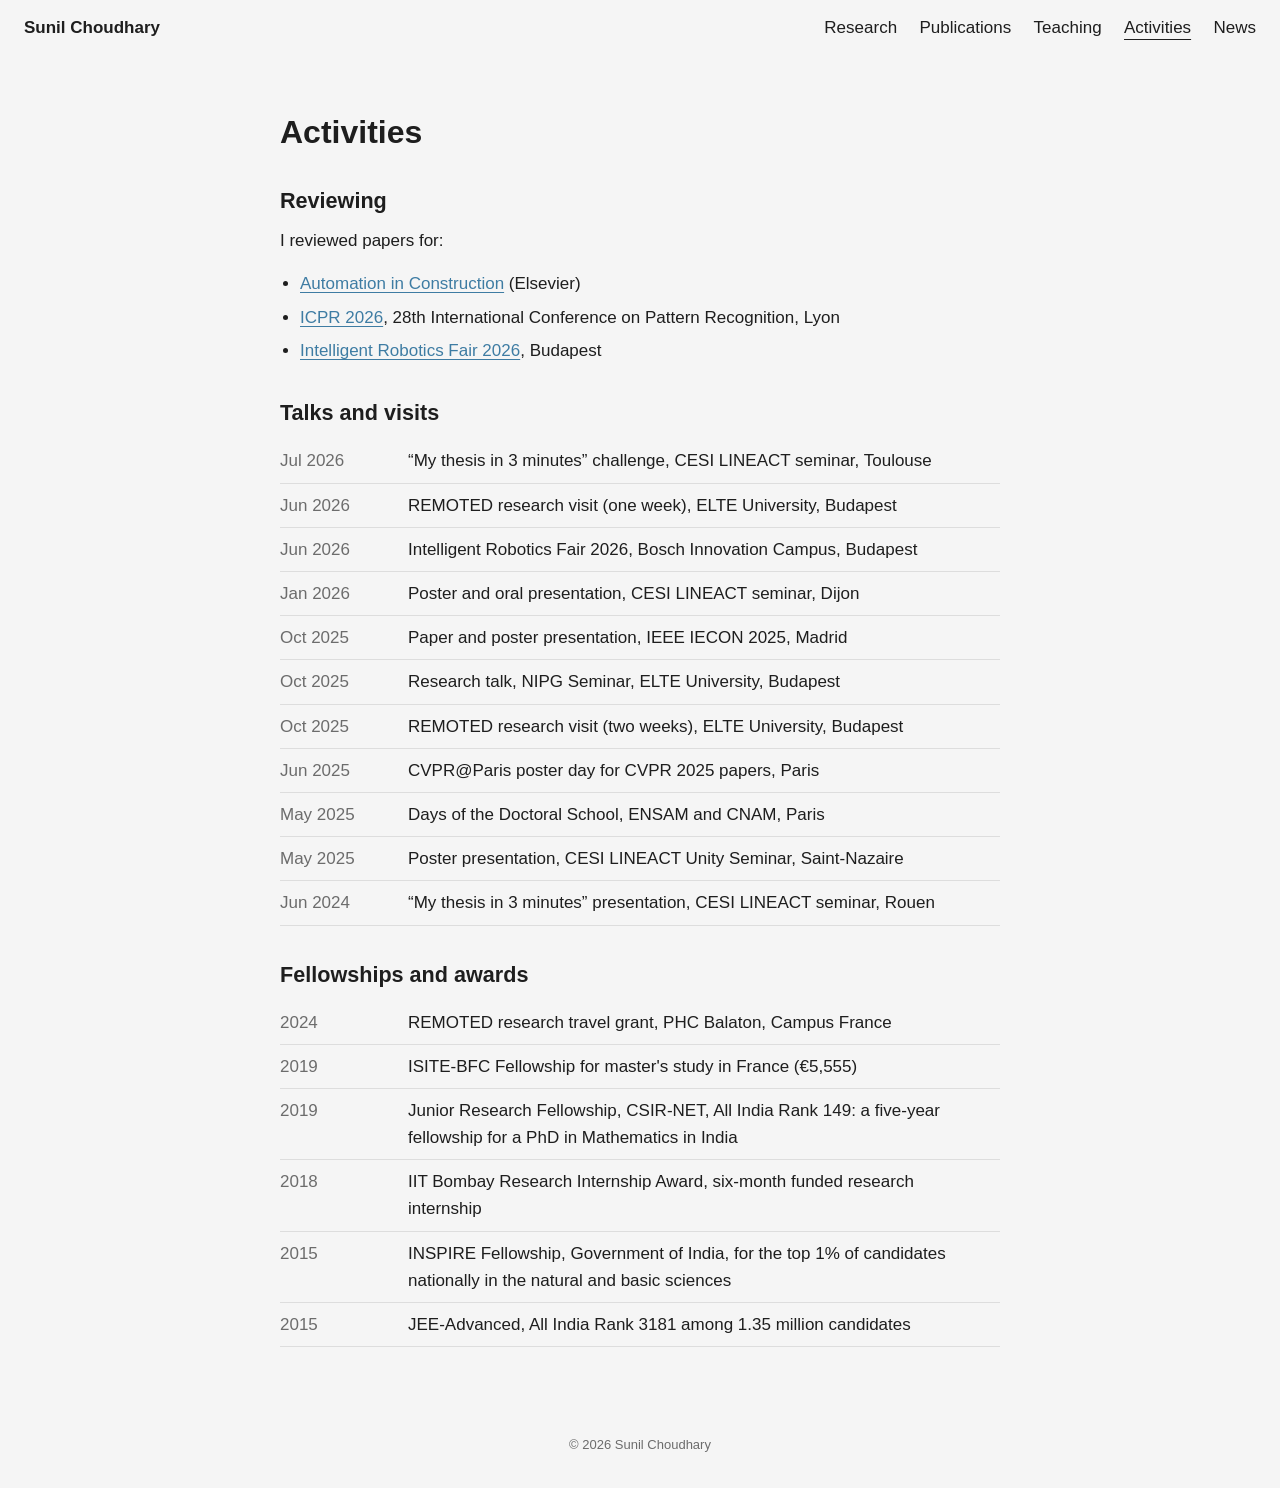
==== activities/index.html @ 53e04d7b "Simplify to a plain academic page: centred profile home and simple sub-pages Co-Authored-By: Claude " ====
<!doctype html>
<html lang="en">
<head>
<meta charset="utf-8">
<meta name="viewport" content="width=device-width, initial-scale=1, viewport-fit=cover">
<title>Activities · Sunil Choudhary</title>
<meta name="description" content="Reviewing, talks, visits and awards of Sunil Choudhary.">
<link rel="icon" href="data:image/svg+xml,%3Csvg xmlns='http://www.w3.org/2000/svg' viewBox='0 0 32 32'%3E%3Crect width='32' height='32' rx='7' fill='%233E7CA3'/%3E%3Ctext x='16' y='22' text-anchor='middle' font-family='Arial,sans-serif' font-weight='700' font-size='15' fill='%23FFFFFF'%3ESC%3C/text%3E%3C/svg%3E">
<link rel="stylesheet" href="../assets/css/style.css">
</head>
<body>

<header class="header">
  <nav class="nav" aria-label="Site">
    <a class="logo" href="../">Sunil Choudhary</a>
    <ul class="menu">
      <li><a href="../research/">Research</a></li>
      <li><a href="../publications/">Publications</a></li>
      <li><a href="../teaching/">Teaching</a></li>
      <li><a href="../activities/" aria-current="page">Activities</a></li>
      <li><a href="../news/">News</a></li>
    </ul>
  </nav>
</header>

<main class="main page">
  <h1>Activities</h1>

  <h2>Reviewing</h2>
  <p>I reviewed papers for:</p>
  <ul>
    <li><a href="https://www.sciencedirect.com/journal/automation-in-construction">Automation in Construction</a> (Elsevier)</li>
    <li><a href="https://iapr.org/icpr2026">ICPR 2026</a>, 28th International Conference on Pattern Recognition, Lyon</li>
    <li><a href="https://introbfair26.inf.elte.hu/">Intelligent Robotics Fair 2026</a>, Budapest</li>
  </ul>

  <h2>Talks and visits</h2>
  <table class="dated">
    <tr><td>Jul 2026</td><td>“My thesis in 3 minutes” challenge, CESI LINEACT seminar, Toulouse</td></tr>
    <tr><td>Jun 2026</td><td>REMOTED research visit (one week), ELTE University, Budapest</td></tr>
    <tr><td>Jun 2026</td><td>Intelligent Robotics Fair 2026, Bosch Innovation Campus, Budapest</td></tr>
    <tr><td>Jan 2026</td><td>Poster and oral presentation, CESI LINEACT seminar, Dijon</td></tr>
    <tr><td>Oct 2025</td><td>Paper and poster presentation, IEEE IECON 2025, Madrid</td></tr>
    <tr><td>Oct 2025</td><td>Research talk, NIPG Seminar, ELTE University, Budapest</td></tr>
    <tr><td>Oct 2025</td><td>REMOTED research visit (two weeks), ELTE University, Budapest</td></tr>
    <tr><td>Jun 2025</td><td>CVPR@Paris poster day for CVPR 2025 papers, Paris</td></tr>
    <tr><td>May 2025</td><td>Days of the Doctoral School, ENSAM and CNAM, Paris</td></tr>
    <tr><td>May 2025</td><td>Poster presentation, CESI LINEACT Unity Seminar, Saint-Nazaire</td></tr>
    <tr><td>Jun 2024</td><td>“My thesis in 3 minutes” presentation, CESI LINEACT seminar, Rouen</td></tr>
  </table>

  <h2>Fellowships and awards</h2>
  <table class="dated">
    <tr><td>2024</td><td>REMOTED research travel grant, PHC Balaton, Campus France</td></tr>
    <tr><td>2019</td><td>ISITE-BFC Fellowship for master's study in France (€5,555)</td></tr>
    <tr><td>2019</td><td>Junior Research Fellowship, CSIR-NET, All India Rank 149: a five-year fellowship for a PhD in Mathematics in India</td></tr>
    <tr><td>2018</td><td>IIT Bombay Research Internship Award, six-month funded research internship</td></tr>
    <tr><td>2015</td><td>INSPIRE Fellowship, Government of India, for the top 1% of candidates nationally in the natural and basic sciences</td></tr>
    <tr><td>2015</td><td>JEE-Advanced, All India Rank 3181 among 1.35 million candidates</td></tr>
  </table>
</main>

<footer class="footer">© 2026 Sunil Choudhary</footer>

</body>
</html>
---- assets/css/style.css ----
/* Plain academic page: a centred profile on the home page, and simple text
   pages with a small header for everything else. */
:root {
  --bg: #F5F5F5;
  --ink: #1E1E1E;
  --muted: #6C6C6C;
  --rule: #DDDDDD;
  --link: #3E7CA3;
  --button: #DFDFDF;
  --button-hover: #D2D2D2;
  --font: -apple-system, BlinkMacSystemFont, "Segoe UI", Roboto, Oxygen, Ubuntu, Cantarell, "Open Sans", "Helvetica Neue", sans-serif;
  color-scheme: light;
}
@media (prefers-color-scheme: dark) {
  :root:not([data-theme="light"]) {
    --bg: #1D1E20; --ink: #DADADB; --muted: #9B9C9D; --rule: #333333;
    --link: #7FB4D6; --button: #333438; --button-hover: #414247;
    color-scheme: dark;
  }
}
:root[data-theme="dark"] {
  --bg: #1D1E20; --ink: #DADADB; --muted: #9B9C9D; --rule: #333333;
  --link: #7FB4D6; --button: #333438; --button-hover: #414247;
  color-scheme: dark;
}

* { box-sizing: border-box; }
body {
  margin: 0; min-height: 100vh; display: flex; flex-direction: column;
  background: var(--bg); color: var(--ink);
  font-family: var(--font); font-size: 17px; line-height: 1.6;
}
a { color: var(--link); text-underline-offset: 0.15em; }
img { max-width: 100%; }
h1, h2, h3 { line-height: 1.25; }

.main {
  flex: 1; width: 100%; max-width: calc(720px + 2 * 24px); margin: 0 auto;
  padding: 2.5rem max(24px, env(safe-area-inset-right, 0px)) 3rem max(24px, env(safe-area-inset-left, 0px));
}

/* ------------------------------------------------------------ home */
.home { display: flex; }
.profile { flex: 1; display: flex; align-items: center; }
.profile-inner { display: flex; flex-direction: column; gap: 1rem; }
.profile img { width: 160px; height: 160px; border-radius: 50%; object-fit: cover; object-position: 50% 22%; }
.profile h1 { font-size: 2.5rem; margin: 0; }
.profile p { margin: 0; }
.profile .bio { display: flex; flex-direction: column; gap: 1.1rem; }
.profile .bio a { font-weight: 600; text-decoration: none; }
.profile .bio a:hover { text-decoration: underline; }

.social-icons { display: flex; flex-wrap: wrap; gap: 14px; padding-top: 0.25rem; }
.social-icons a { color: var(--ink); display: inline-flex; }
.social-icons a:hover { color: var(--link); }
.social-icons svg { width: 30px; height: 30px; }

.buttons { display: flex; flex-wrap: wrap; gap: 12px; padding-top: 0.5rem; }
.buttons a {
  padding: 8px 18px; border-radius: 8px; background: var(--button);
  color: var(--ink); text-decoration: none; font-size: 16px;
}
.buttons a:hover { background: var(--button-hover); }

/* ------------------------------------------------------------ inner pages */
.header { width: 100%; }
.nav {
  max-width: 1280px; margin: 0 auto; display: flex; flex-wrap: wrap; align-items: center; justify-content: space-between; gap: 0.25rem 1.5rem;
  padding: 0.9rem max(24px, env(safe-area-inset-right, 0px)) 0.9rem max(24px, env(safe-area-inset-left, 0px));
}
.logo { font-weight: 700; color: var(--ink); text-decoration: none; }
.menu { display: flex; flex-wrap: wrap; gap: 0.25rem 1.4rem; margin: 0; padding: 0; list-style: none; }
.menu a { color: var(--ink); text-decoration: none; }
.menu a:hover, .menu a[aria-current="page"] { text-decoration: underline; text-underline-offset: 0.35em; }

.page h1 { font-size: 2rem; margin: 1rem 0 1.5rem; }
.page h2 { font-size: 1.35rem; margin: 2.25rem 0 0.75rem; }
.page h3 { font-size: 1.05rem; margin: 1.25rem 0 0.25rem; }
.page p { margin: 0 0 1rem; }
.page ul { padding-left: 1.25rem; margin: 0 0 1rem; }
.page li { margin-bottom: 0.4rem; }
.muted { color: var(--muted); }

/* publications */
.pubs { list-style: none; padding: 0 !important; }
.pubs li { margin-bottom: 1.25rem; }
.pubs .title { font-weight: 600; }
.pubs .links a { margin-right: 0.6rem; }

/* dated tables: news, talks, awards */
.dated { width: 100%; border-collapse: collapse; margin-bottom: 1rem; }
.dated td { padding: 0.5rem 0.5rem; border-bottom: 1px solid var(--rule); vertical-align: top; }
.dated td:first-child { width: 7.5rem; white-space: nowrap; color: var(--muted); padding-left: 0; }
@media (max-width: 480px) {
  .dated td:first-child { width: 5.5rem; white-space: normal; }
}

.footer { text-align: center; font-size: 13px; color: var(--muted); padding: 1.5rem 16px 2rem; }
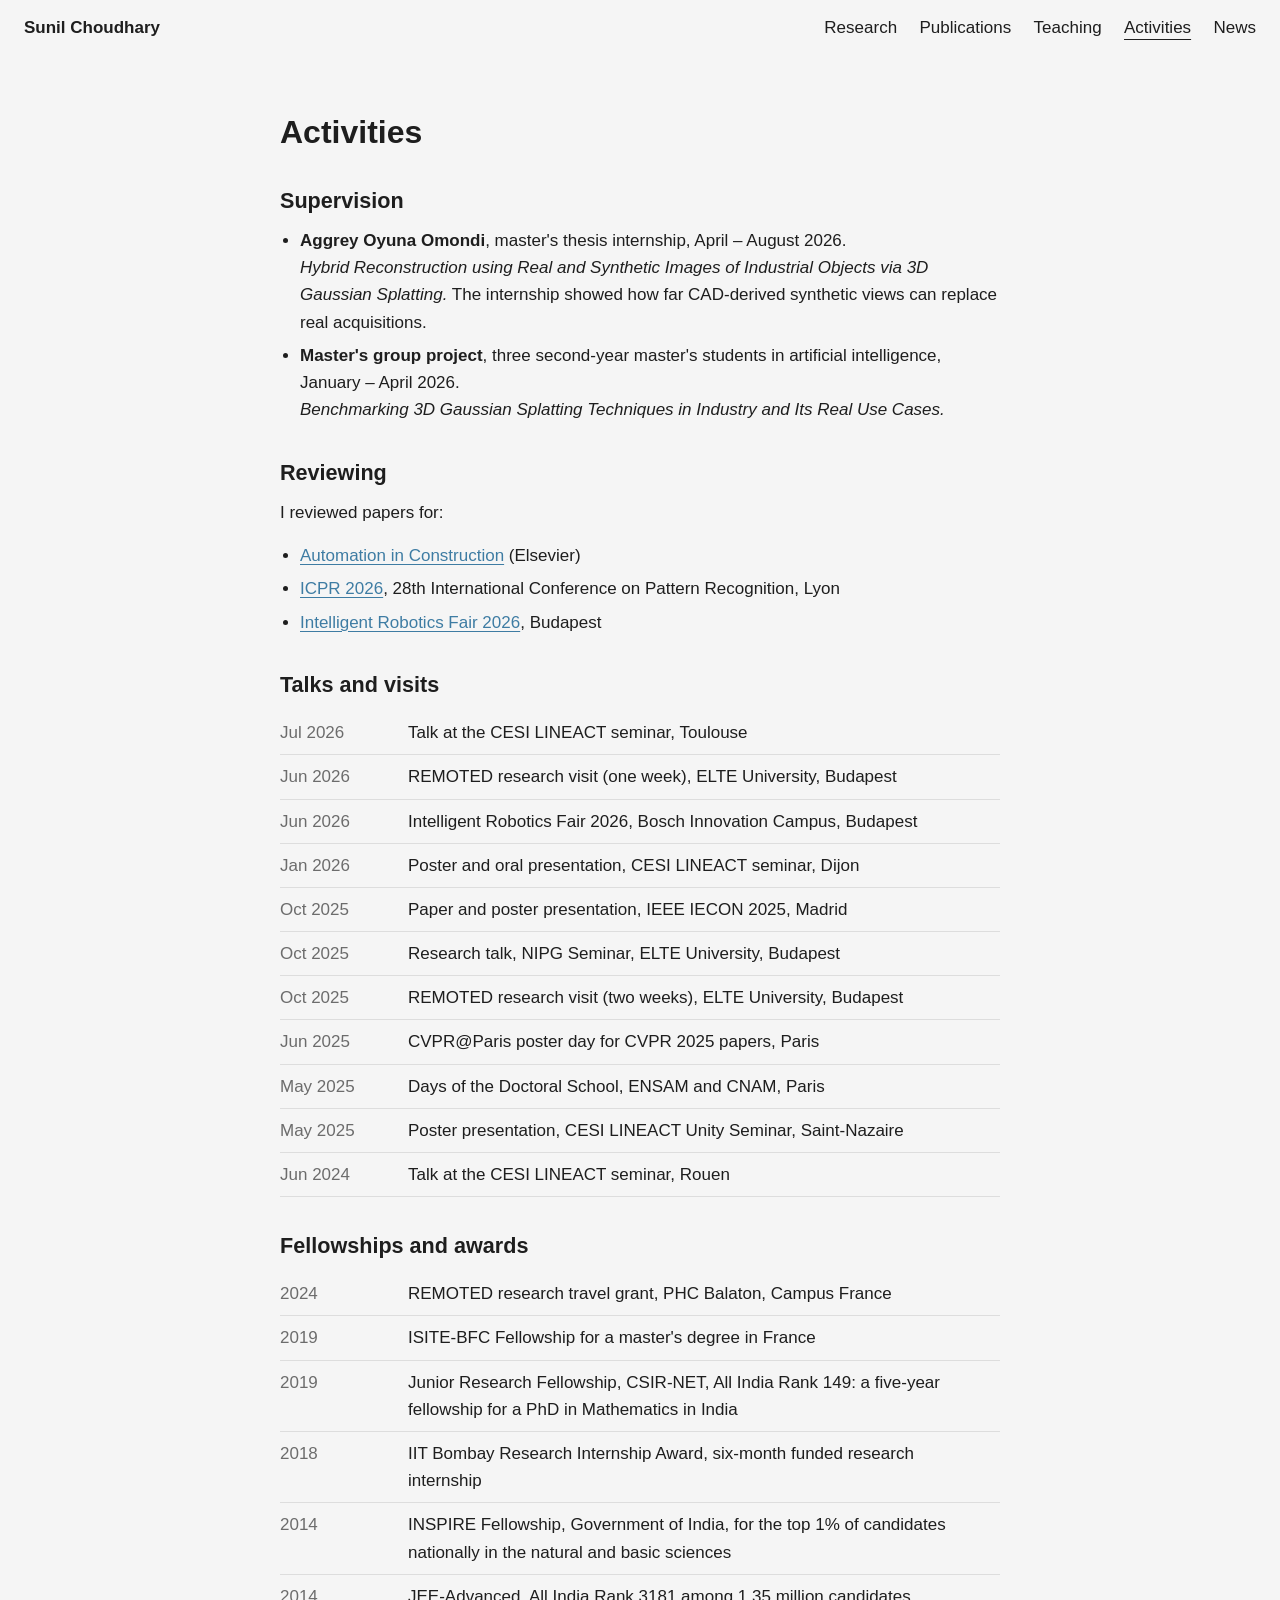
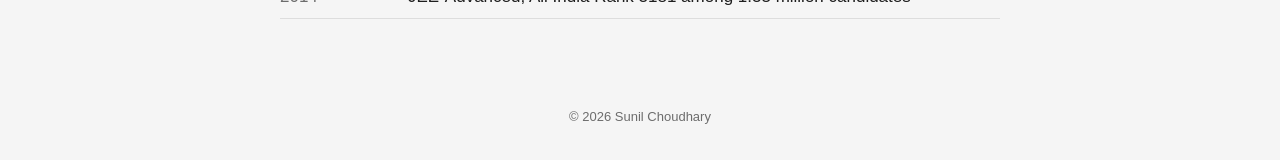
==== commit 3f01ee07: "Content update: research profile, teaching details, supervision under activities, HAL/Springer links" ====
--- a/activities/index.html
+++ b/activities/index.html
@@ -4,9 +4,9 @@
 <meta charset="utf-8">
 <meta name="viewport" content="width=device-width, initial-scale=1, viewport-fit=cover">
 <title>Activities · Sunil Choudhary</title>
-<meta name="description" content="Reviewing, talks, visits and awards of Sunil Choudhary.">
+<meta name="description" content="Supervision, reviewing, talks, visits and awards of Sunil Choudhary.">
 <link rel="icon" href="data:image/svg+xml,%3Csvg xmlns='http://www.w3.org/2000/svg' viewBox='0 0 32 32'%3E%3Crect width='32' height='32' rx='7' fill='%233E7CA3'/%3E%3Ctext x='16' y='22' text-anchor='middle' font-family='Arial,sans-serif' font-weight='700' font-size='15' fill='%23FFFFFF'%3ESC%3C/text%3E%3C/svg%3E">
-<link rel="stylesheet" href="../assets/css/style.css">
+<link rel="stylesheet" href="../assets/css/style.css?v=4">
 </head>
 <body>
 
@@ -26,6 +26,14 @@
 <main class="main page">
   <h1>Activities</h1>
 
+  <h2>Supervision</h2>
+  <ul>
+    <li><b>Aggrey Oyuna Omondi</b>, master's thesis internship, April – August 2026.<br>
+      <em>Hybrid Reconstruction using Real and Synthetic Images of Industrial Objects via 3D Gaussian Splatting.</em> The internship showed how far CAD-derived synthetic views can replace real acquisitions.</li>
+    <li><b>Master's group project</b>, three second-year master's students in artificial intelligence, January – April 2026.<br>
+      <em>Benchmarking 3D Gaussian Splatting Techniques in Industry and Its Real Use Cases.</em></li>
+  </ul>
+
   <h2>Reviewing</h2>
   <p>I reviewed papers for:</p>
   <ul>
@@ -36,7 +44,7 @@
 
   <h2>Talks and visits</h2>
   <table class="dated">
-    <tr><td>Jul 2026</td><td>“My thesis in 3 minutes” challenge, CESI LINEACT seminar, Toulouse</td></tr>
+    <tr><td>Jul 2026</td><td>Talk at the CESI LINEACT seminar, Toulouse</td></tr>
     <tr><td>Jun 2026</td><td>REMOTED research visit (one week), ELTE University, Budapest</td></tr>
     <tr><td>Jun 2026</td><td>Intelligent Robotics Fair 2026, Bosch Innovation Campus, Budapest</td></tr>
     <tr><td>Jan 2026</td><td>Poster and oral presentation, CESI LINEACT seminar, Dijon</td></tr>
@@ -46,17 +54,17 @@
     <tr><td>Jun 2025</td><td>CVPR@Paris poster day for CVPR 2025 papers, Paris</td></tr>
     <tr><td>May 2025</td><td>Days of the Doctoral School, ENSAM and CNAM, Paris</td></tr>
     <tr><td>May 2025</td><td>Poster presentation, CESI LINEACT Unity Seminar, Saint-Nazaire</td></tr>
-    <tr><td>Jun 2024</td><td>“My thesis in 3 minutes” presentation, CESI LINEACT seminar, Rouen</td></tr>
+    <tr><td>Jun 2024</td><td>Talk at the CESI LINEACT seminar, Rouen</td></tr>
   </table>
 
   <h2>Fellowships and awards</h2>
   <table class="dated">
     <tr><td>2024</td><td>REMOTED research travel grant, PHC Balaton, Campus France</td></tr>
-    <tr><td>2019</td><td>ISITE-BFC Fellowship for master's study in France (€5,555)</td></tr>
+    <tr><td>2019</td><td>ISITE-BFC Fellowship for a master's degree in France</td></tr>
     <tr><td>2019</td><td>Junior Research Fellowship, CSIR-NET, All India Rank 149: a five-year fellowship for a PhD in Mathematics in India</td></tr>
     <tr><td>2018</td><td>IIT Bombay Research Internship Award, six-month funded research internship</td></tr>
-    <tr><td>2015</td><td>INSPIRE Fellowship, Government of India, for the top 1% of candidates nationally in the natural and basic sciences</td></tr>
-    <tr><td>2015</td><td>JEE-Advanced, All India Rank 3181 among 1.35 million candidates</td></tr>
+    <tr><td>2014</td><td>INSPIRE Fellowship, Government of India, for the top 1% of candidates nationally in the natural and basic sciences</td></tr>
+    <tr><td>2014</td><td>JEE-Advanced, All India Rank 3181 among 1.35 million candidates</td></tr>
   </table>
 </main>
 
--- a/assets/css/style.css
+++ b/assets/css/style.css
@@ -43,7 +43,7 @@
 .home { display: flex; }
 .profile { flex: 1; display: flex; align-items: center; }
 .profile-inner { display: flex; flex-direction: column; gap: 1rem; }
-.profile img { width: 160px; height: 160px; border-radius: 50%; object-fit: cover; object-position: 50% 22%; }
+.profile img { width: 130px; height: 130px; border-radius: 50%; object-fit: cover; }
 .profile h1 { font-size: 2.5rem; margin: 0; }
 .profile p { margin: 0; }
 .profile .bio { display: flex; flex-direction: column; gap: 1.1rem; }
@@ -80,6 +80,7 @@
 .page ul { padding-left: 1.25rem; margin: 0 0 1rem; }
 .page li { margin-bottom: 0.4rem; }
 .muted { color: var(--muted); }
+.meta { color: var(--muted); font-size: 0.95em; margin-top: -0.2rem !important; }
 
 /* publications */
 .pubs { list-style: none; padding: 0 !important; }
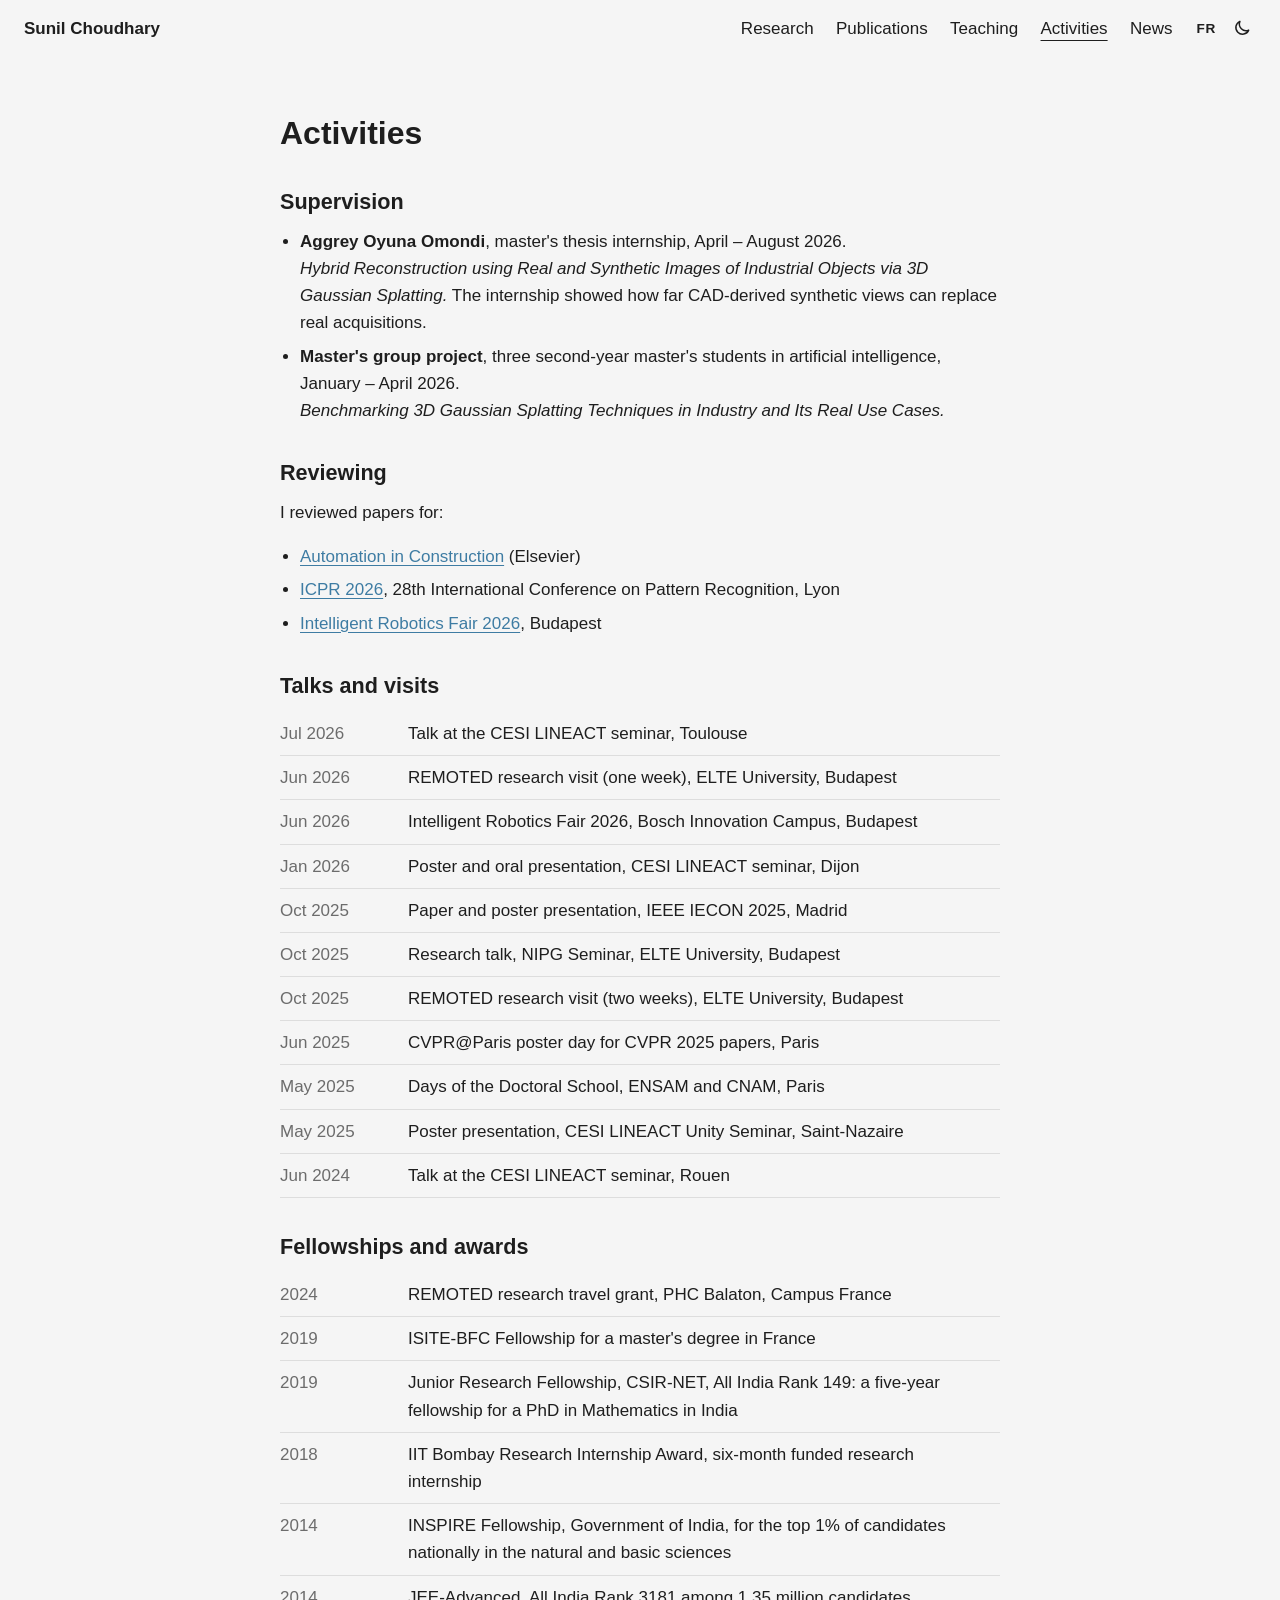
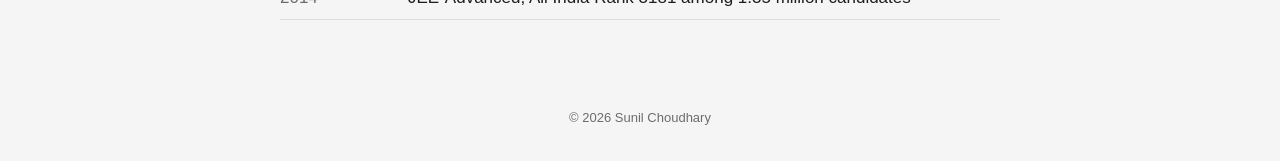
==== commit 2bd29510: "Add dark/light toggle and French version; paper links in PhD work; interests update - Theme toggle a" ====
--- a/activities/index.html
+++ b/activities/index.html
@@ -6,7 +6,10 @@
 <title>Activities · Sunil Choudhary</title>
 <meta name="description" content="Supervision, reviewing, talks, visits and awards of Sunil Choudhary.">
 <link rel="icon" href="data:image/svg+xml,%3Csvg xmlns='http://www.w3.org/2000/svg' viewBox='0 0 32 32'%3E%3Crect width='32' height='32' rx='7' fill='%233E7CA3'/%3E%3Ctext x='16' y='22' text-anchor='middle' font-family='Arial,sans-serif' font-weight='700' font-size='15' fill='%23FFFFFF'%3ESC%3C/text%3E%3C/svg%3E">
-<link rel="stylesheet" href="../assets/css/style.css?v=4">
+<link rel="alternate" hreflang="en" href="https://sunilmtma.github.io/activities/">
+<link rel="alternate" hreflang="fr" href="https://sunilmtma.github.io/fr/activities/">
+<link rel="stylesheet" href="../assets/css/style.css?v=5">
+<script src="../assets/js/site.js?v=5"></script>
 </head>
 <body>
 
@@ -20,6 +23,10 @@
       <li><a href="../activities/" aria-current="page">Activities</a></li>
       <li><a href="../news/">News</a></li>
     </ul>
+    <div class="tools">
+      <a class="lang" href="../fr/activities/" hreflang="fr" lang="fr" title="Version française">FR</a>
+      <button class="theme-toggle" id="theme-toggle" type="button" aria-label="Switch between dark and light theme" title="Dark / light theme"><svg class="moon" viewBox="0 0 24 24" aria-hidden="true"><path d="M20 14.5A8 8 0 0 1 9.5 4a8 8 0 1 0 10.5 10.5z" fill="none" stroke="currentColor" stroke-width="1.8" stroke-linejoin="round"/></svg><svg class="sun" viewBox="0 0 24 24" aria-hidden="true"><circle cx="12" cy="12" r="4" fill="none" stroke="currentColor" stroke-width="1.8"/><path d="M12 2.5v2M12 19.5v2M2.5 12h2M19.5 12h2M5.3 5.3l1.4 1.4M17.3 17.3l1.4 1.4M5.3 18.7l1.4-1.4M17.3 6.7l1.4-1.4" stroke="currentColor" stroke-width="1.8" stroke-linecap="round"/></svg></button>
+    </div>
   </nav>
 </header>
 
--- a/assets/css/style.css
+++ b/assets/css/style.css
@@ -68,10 +68,33 @@
   max-width: 1280px; margin: 0 auto; display: flex; flex-wrap: wrap; align-items: center; justify-content: space-between; gap: 0.25rem 1.5rem;
   padding: 0.9rem max(24px, env(safe-area-inset-right, 0px)) 0.9rem max(24px, env(safe-area-inset-left, 0px));
 }
+.nav-home { justify-content: flex-end; }
 .logo { font-weight: 700; color: var(--ink); text-decoration: none; }
-.menu { display: flex; flex-wrap: wrap; gap: 0.25rem 1.4rem; margin: 0; padding: 0; list-style: none; }
+.menu { display: flex; flex-wrap: wrap; gap: 0.25rem 1.4rem; margin: 0 0 0 auto; padding: 0; list-style: none; }
 .menu a { color: var(--ink); text-decoration: none; }
 .menu a:hover, .menu a[aria-current="page"] { text-decoration: underline; text-underline-offset: 0.35em; }
+
+/* language switch and theme toggle, top right */
+.tools { display: flex; align-items: center; gap: 0.75rem; }
+.lang { color: var(--ink); text-decoration: none; font-size: 0.85rem; font-weight: 600; letter-spacing: 0.05em; }
+.lang:hover { color: var(--link); }
+.theme-toggle {
+  display: inline-flex; padding: 4px; margin: 0; border: 0; border-radius: 6px;
+  background: none; color: var(--ink); cursor: pointer;
+}
+.theme-toggle:hover { color: var(--link); }
+.theme-toggle svg { width: 20px; height: 20px; }
+.theme-toggle .sun { display: none; }
+:root[data-theme="dark"] .theme-toggle .sun { display: block; }
+:root[data-theme="dark"] .theme-toggle .moon { display: none; }
+@media (prefers-color-scheme: dark) {
+  :root:not([data-theme="light"]) .theme-toggle .sun { display: block; }
+  :root:not([data-theme="light"]) .theme-toggle .moon { display: none; }
+}
+@media (max-width: 640px) {
+  .menu { order: 3; width: 100%; margin-left: 0; }
+  .tools { margin-left: auto; }
+}
 
 .page h1 { font-size: 2rem; margin: 1rem 0 1.5rem; }
 .page h2 { font-size: 1.35rem; margin: 2.25rem 0 0.75rem; }
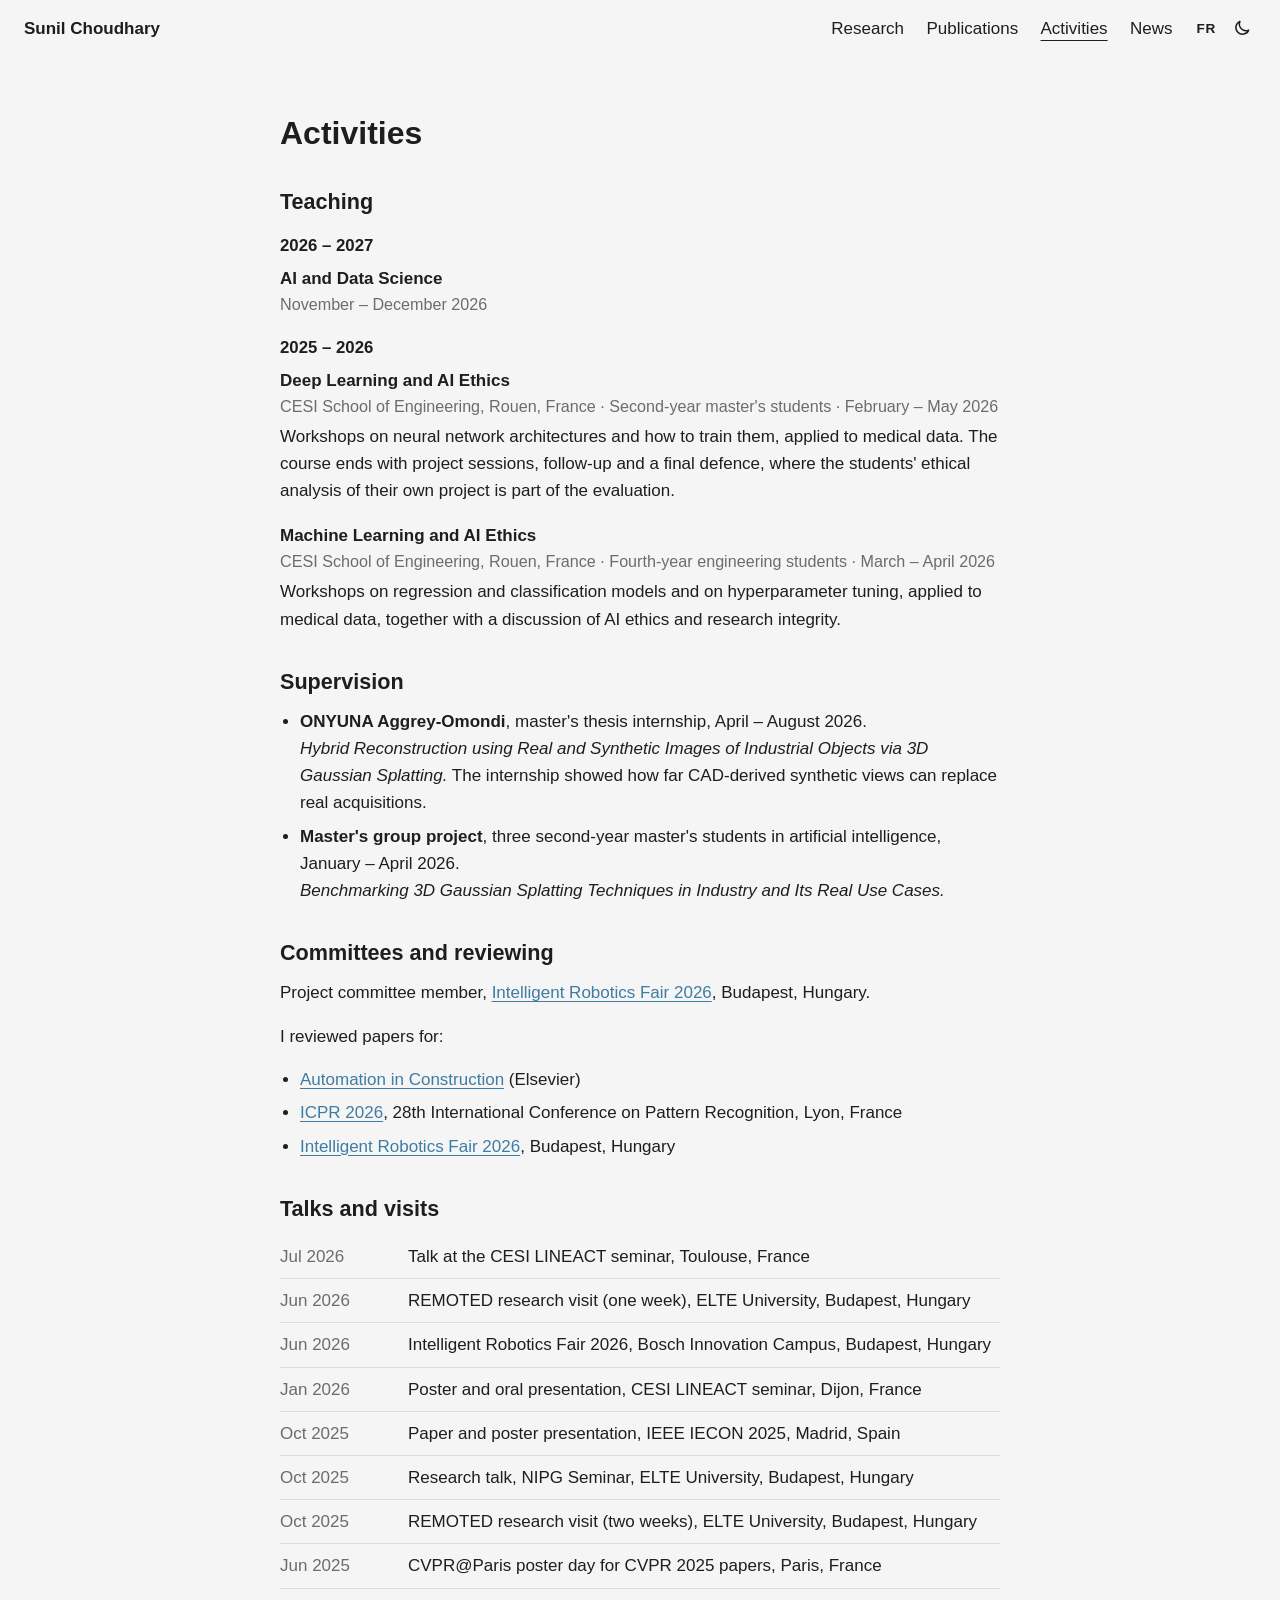
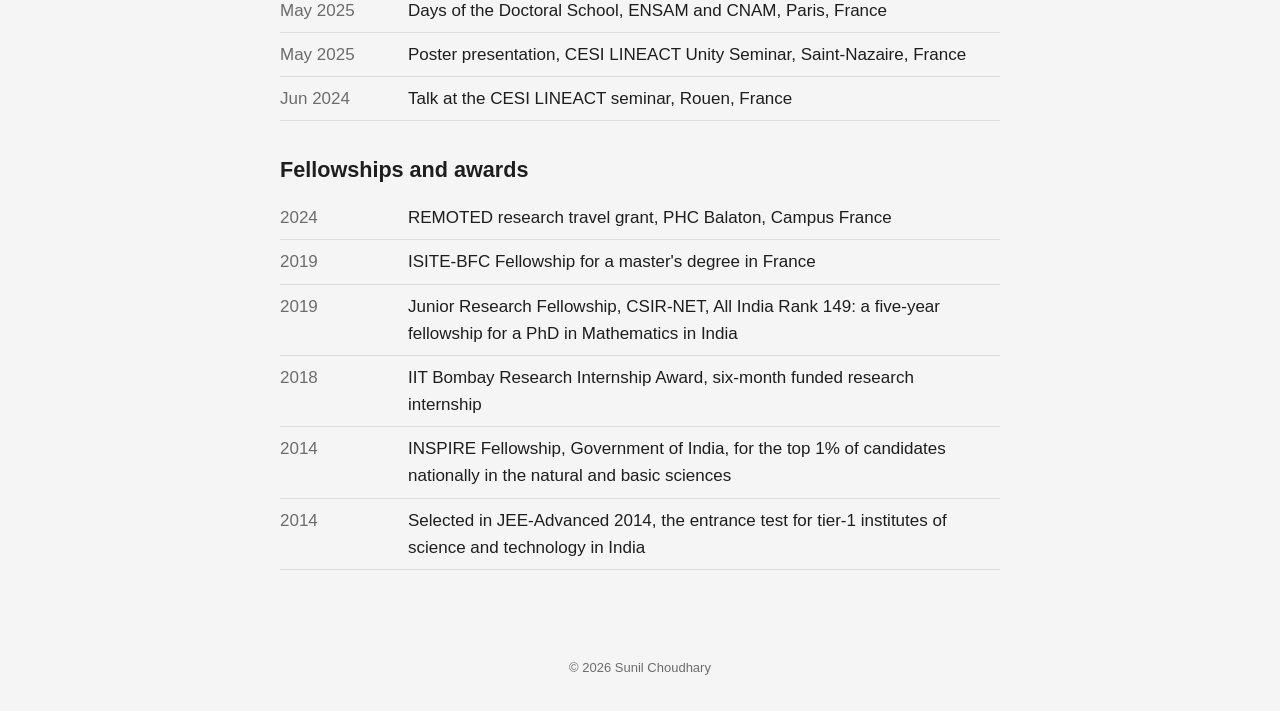
==== commit d7cd94e7: "Teaching moves into Activities; Rouen; CAD written out; talk countries; JEE wording - Activities sta" ====
--- a/activities/index.html
+++ b/activities/index.html
@@ -4,11 +4,11 @@
 <meta charset="utf-8">
 <meta name="viewport" content="width=device-width, initial-scale=1, viewport-fit=cover">
 <title>Activities · Sunil Choudhary</title>
-<meta name="description" content="Supervision, reviewing, talks, visits and awards of Sunil Choudhary.">
+<meta name="description" content="Teaching, supervision, committees, reviewing, talks, visits and awards of Sunil Choudhary.">
 <link rel="icon" href="data:image/svg+xml,%3Csvg xmlns='http://www.w3.org/2000/svg' viewBox='0 0 32 32'%3E%3Crect width='32' height='32' rx='7' fill='%233E7CA3'/%3E%3Ctext x='16' y='22' text-anchor='middle' font-family='Arial,sans-serif' font-weight='700' font-size='15' fill='%23FFFFFF'%3ESC%3C/text%3E%3C/svg%3E">
 <link rel="alternate" hreflang="en" href="https://sunilmtma.github.io/activities/">
 <link rel="alternate" hreflang="fr" href="https://sunilmtma.github.io/fr/activities/">
-<link rel="stylesheet" href="../assets/css/style.css?v=5">
+<link rel="stylesheet" href="../assets/css/style.css?v=6">
 <script src="../assets/js/site.js?v=5"></script>
 </head>
 <body>
@@ -19,7 +19,6 @@
     <ul class="menu">
       <li><a href="../research/">Research</a></li>
       <li><a href="../publications/">Publications</a></li>
-      <li><a href="../teaching/">Teaching</a></li>
       <li><a href="../activities/" aria-current="page">Activities</a></li>
       <li><a href="../news/">News</a></li>
     </ul>
@@ -33,35 +32,60 @@
 <main class="main page">
   <h1>Activities</h1>
 
+  <h2 id="teaching">Teaching</h2>
+
+  <h3>2026 – 2027</h3>
+  <ul class="courses">
+    <li>
+      <div class="title">AI and Data Science</div>
+      <div class="meta">November – December 2026</div>
+    </li>
+  </ul>
+
+  <h3>2025 – 2026</h3>
+  <ul class="courses">
+    <li>
+      <div class="title">Deep Learning and AI Ethics</div>
+      <div class="meta">CESI School of Engineering, Rouen, France · Second-year master's students · February – May 2026</div>
+      <div>Workshops on neural network architectures and how to train them, applied to medical data. The course ends with project sessions, follow-up and a final defence, where the students' ethical analysis of their own project is part of the evaluation.</div>
+    </li>
+    <li>
+      <div class="title">Machine Learning and AI Ethics</div>
+      <div class="meta">CESI School of Engineering, Rouen, France · Fourth-year engineering students · March – April 2026</div>
+      <div>Workshops on regression and classification models and on hyperparameter tuning, applied to medical data, together with a discussion of AI ethics and research integrity.</div>
+    </li>
+  </ul>
+
   <h2>Supervision</h2>
   <ul>
-    <li><b>Aggrey Oyuna Omondi</b>, master's thesis internship, April – August 2026.<br>
+    <li><b>ONYUNA Aggrey-Omondi</b>, master's thesis internship, April – August 2026.<br>
       <em>Hybrid Reconstruction using Real and Synthetic Images of Industrial Objects via 3D Gaussian Splatting.</em> The internship showed how far CAD-derived synthetic views can replace real acquisitions.</li>
     <li><b>Master's group project</b>, three second-year master's students in artificial intelligence, January – April 2026.<br>
       <em>Benchmarking 3D Gaussian Splatting Techniques in Industry and Its Real Use Cases.</em></li>
   </ul>
 
-  <h2>Reviewing</h2>
+  <h2>Committees and reviewing</h2>
+  <p>Project committee member, <a href="https://introbfair26.inf.elte.hu/">Intelligent Robotics Fair 2026</a>, Budapest, Hungary.</p>
   <p>I reviewed papers for:</p>
   <ul>
     <li><a href="https://www.sciencedirect.com/journal/automation-in-construction">Automation in Construction</a> (Elsevier)</li>
-    <li><a href="https://iapr.org/icpr2026">ICPR 2026</a>, 28th International Conference on Pattern Recognition, Lyon</li>
-    <li><a href="https://introbfair26.inf.elte.hu/">Intelligent Robotics Fair 2026</a>, Budapest</li>
+    <li><a href="https://iapr.org/icpr2026">ICPR 2026</a>, 28th International Conference on Pattern Recognition, Lyon, France</li>
+    <li><a href="https://introbfair26.inf.elte.hu/">Intelligent Robotics Fair 2026</a>, Budapest, Hungary</li>
   </ul>
 
   <h2>Talks and visits</h2>
   <table class="dated">
-    <tr><td>Jul 2026</td><td>Talk at the CESI LINEACT seminar, Toulouse</td></tr>
-    <tr><td>Jun 2026</td><td>REMOTED research visit (one week), ELTE University, Budapest</td></tr>
-    <tr><td>Jun 2026</td><td>Intelligent Robotics Fair 2026, Bosch Innovation Campus, Budapest</td></tr>
-    <tr><td>Jan 2026</td><td>Poster and oral presentation, CESI LINEACT seminar, Dijon</td></tr>
-    <tr><td>Oct 2025</td><td>Paper and poster presentation, IEEE IECON 2025, Madrid</td></tr>
-    <tr><td>Oct 2025</td><td>Research talk, NIPG Seminar, ELTE University, Budapest</td></tr>
-    <tr><td>Oct 2025</td><td>REMOTED research visit (two weeks), ELTE University, Budapest</td></tr>
-    <tr><td>Jun 2025</td><td>CVPR@Paris poster day for CVPR 2025 papers, Paris</td></tr>
-    <tr><td>May 2025</td><td>Days of the Doctoral School, ENSAM and CNAM, Paris</td></tr>
-    <tr><td>May 2025</td><td>Poster presentation, CESI LINEACT Unity Seminar, Saint-Nazaire</td></tr>
-    <tr><td>Jun 2024</td><td>Talk at the CESI LINEACT seminar, Rouen</td></tr>
+    <tr><td>Jul 2026</td><td>Talk at the CESI LINEACT seminar, Toulouse, France</td></tr>
+    <tr><td>Jun 2026</td><td>REMOTED research visit (one week), ELTE University, Budapest, Hungary</td></tr>
+    <tr><td>Jun 2026</td><td>Intelligent Robotics Fair 2026, Bosch Innovation Campus, Budapest, Hungary</td></tr>
+    <tr><td>Jan 2026</td><td>Poster and oral presentation, CESI LINEACT seminar, Dijon, France</td></tr>
+    <tr><td>Oct 2025</td><td>Paper and poster presentation, IEEE IECON 2025, Madrid, Spain</td></tr>
+    <tr><td>Oct 2025</td><td>Research talk, NIPG Seminar, ELTE University, Budapest, Hungary</td></tr>
+    <tr><td>Oct 2025</td><td>REMOTED research visit (two weeks), ELTE University, Budapest, Hungary</td></tr>
+    <tr><td>Jun 2025</td><td>CVPR@Paris poster day for CVPR 2025 papers, Paris, France</td></tr>
+    <tr><td>May 2025</td><td>Days of the Doctoral School, ENSAM and CNAM, Paris, France</td></tr>
+    <tr><td>May 2025</td><td>Poster presentation, CESI LINEACT Unity Seminar, Saint-Nazaire, France</td></tr>
+    <tr><td>Jun 2024</td><td>Talk at the CESI LINEACT seminar, Rouen, France</td></tr>
   </table>
 
   <h2>Fellowships and awards</h2>
@@ -71,7 +95,7 @@
     <tr><td>2019</td><td>Junior Research Fellowship, CSIR-NET, All India Rank 149: a five-year fellowship for a PhD in Mathematics in India</td></tr>
     <tr><td>2018</td><td>IIT Bombay Research Internship Award, six-month funded research internship</td></tr>
     <tr><td>2014</td><td>INSPIRE Fellowship, Government of India, for the top 1% of candidates nationally in the natural and basic sciences</td></tr>
-    <tr><td>2014</td><td>JEE-Advanced, All India Rank 3181 among 1.35 million candidates</td></tr>
+    <tr><td>2014</td><td>Selected in JEE-Advanced 2014, the entrance test for tier-1 institutes of science and technology in India</td></tr>
   </table>
 </main>
 
--- a/assets/css/style.css
+++ b/assets/css/style.css
@@ -111,6 +111,13 @@
 .pubs .title { font-weight: 600; }
 .pubs .links a { margin-right: 0.6rem; }
 
+/* courses on the activities page */
+.courses { list-style: none; padding: 0 !important; }
+.courses li { margin-bottom: 1.1rem; }
+.courses .title { font-weight: 600; }
+.courses .meta { margin: 0 0 0.2rem !important; }
+.page h3 + .courses { margin-top: 0.5rem; }
+
 /* dated tables: news, talks, awards */
 .dated { width: 100%; border-collapse: collapse; margin-bottom: 1rem; }
 .dated td { padding: 0.5rem 0.5rem; border-bottom: 1px solid var(--rule); vertical-align: top; }
